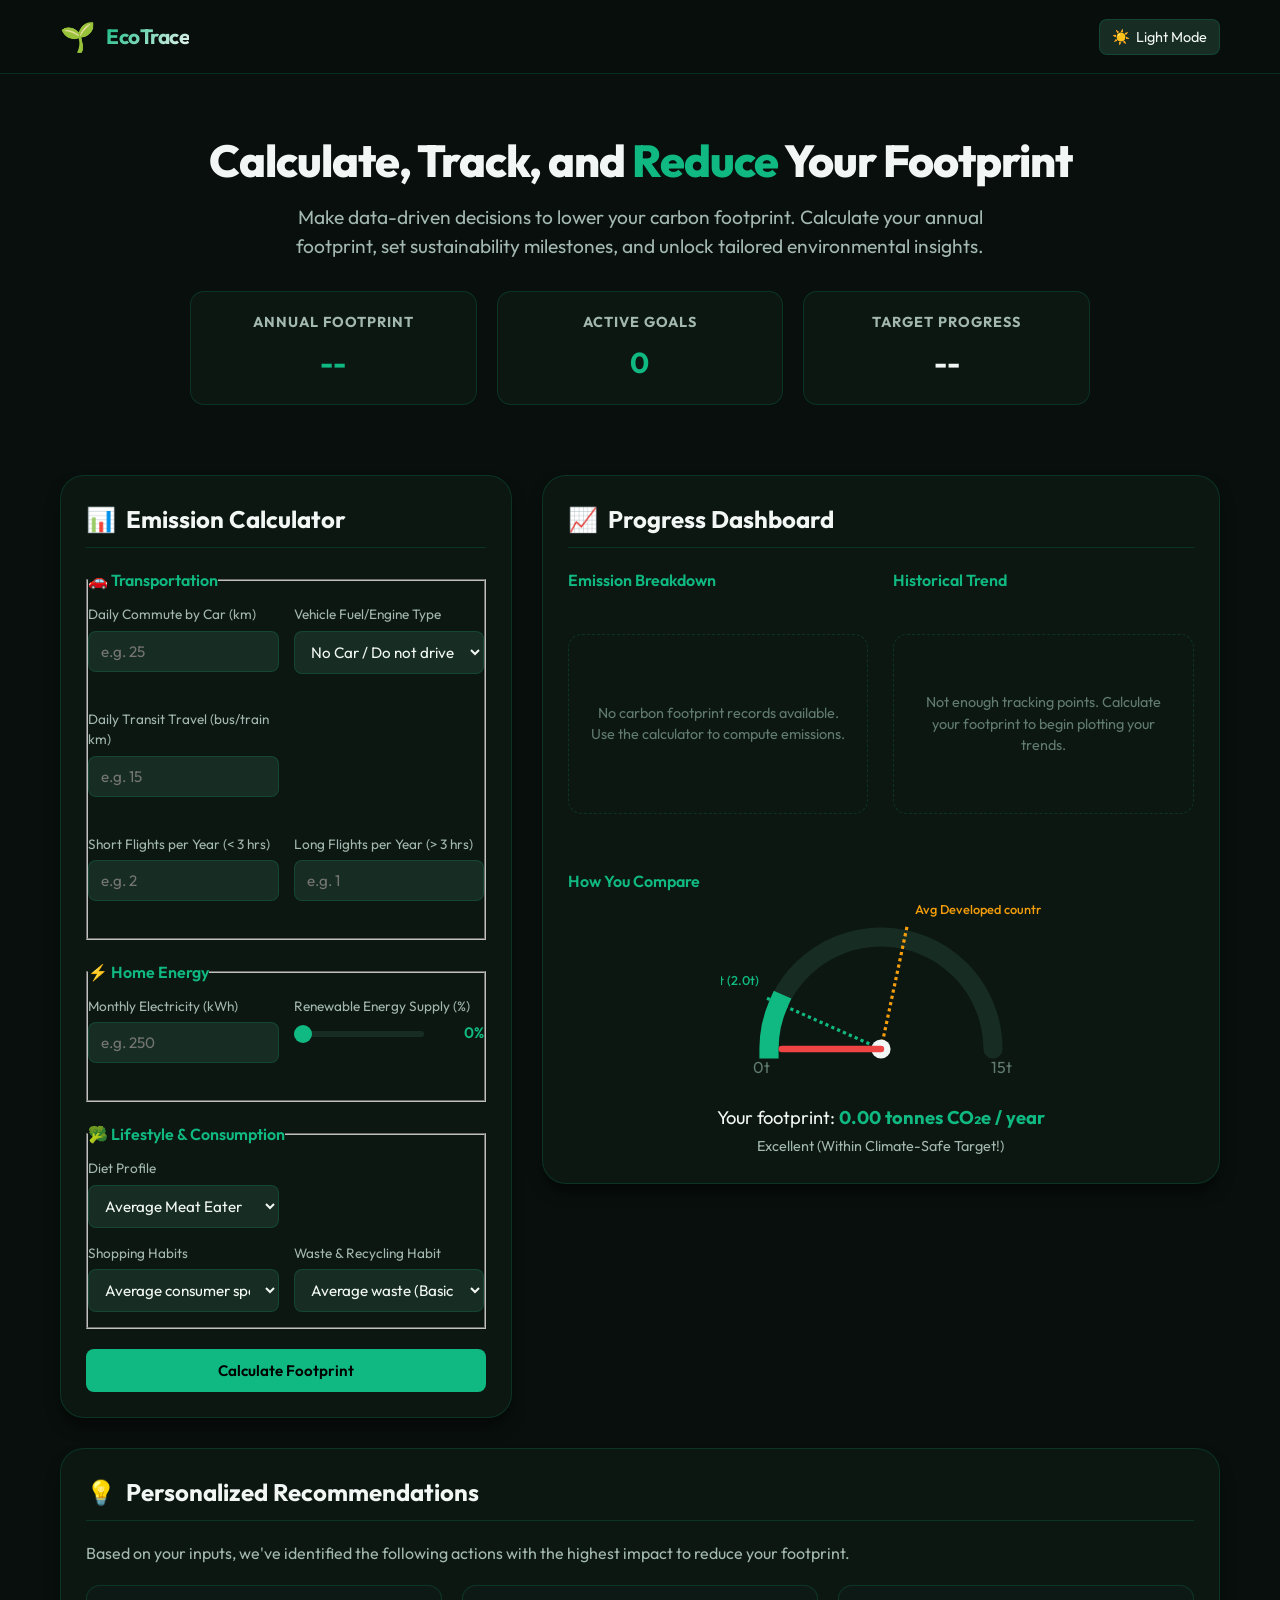
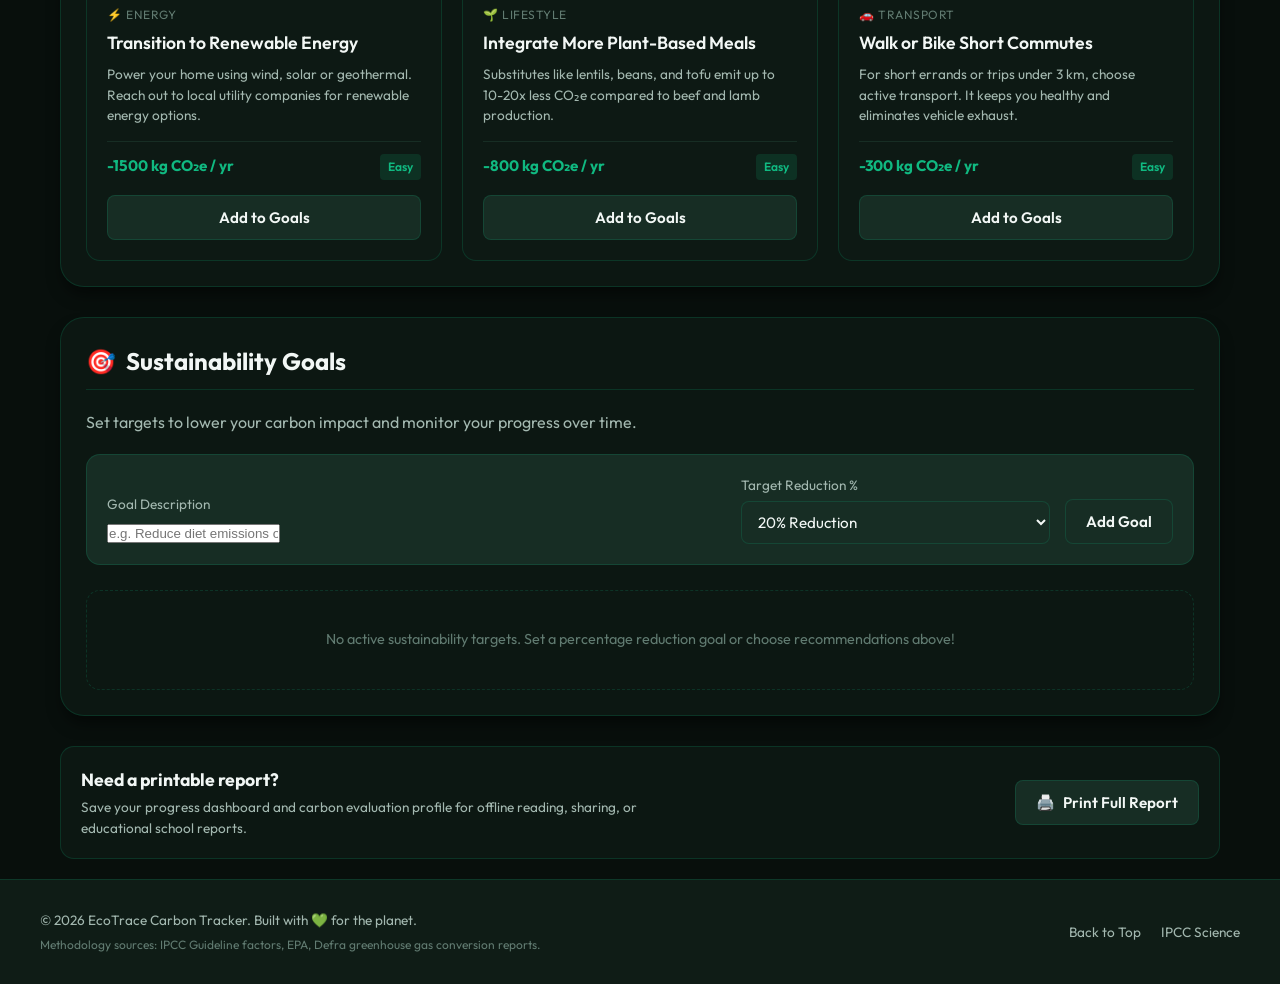
==== index.html @ 9a6c5753 "feat: initial commit of EcoTrace tracker with optimizations and docker configuration" ====
<!DOCTYPE html>
<html lang="en">
<head>
  <meta charset="UTF-8">
  <meta name="viewport" content="width=device-width, initial-scale=1.0">
  <meta name="description" content="Track your carbon footprint, set custom sustainability goals, and receive personalized recommendations to lower your environmental impact.">
  <title>Carbon Footprint Tracker - Monitor & Reduce Emissions</title>
  <link rel="preconnect" href="https://fonts.googleapis.com">
  <link rel="preconnect" href="https://fonts.gstatic.com" crossorigin>
  <link href="https://fonts.googleapis.com/css2?family=Outfit:wght@300;400;500;600;700&display=swap" rel="stylesheet">
  <link rel="stylesheet" href="css/styles.css">
</head>
<body>
  
  <a href="#main-content" class="skip-link">Skip to main content</a>

  <header>
    <div class="header-container">
      <div class="logo-section">
        <span class="logo-icon" aria-hidden="true">🌱</span>
        <span class="logo-text">EcoTrace</span>
      </div>
      <button id="theme-toggle" class="theme-toggle-btn" aria-label="Toggle theme">
        <span id="theme-icon" aria-hidden="true">☀️</span>
        <span id="theme-btn-text">Light Mode</span>
      </button>
    </div>
  </header>

  <main id="main-content">
    
    <!-- Hero Section -->
    <section class="hero-section">
      <h1 class="hero-title">Calculate, Track, and <span>Reduce</span> Your Footprint</h1>
      <p class="hero-subtitle">Make data-driven decisions to lower your carbon footprint. Calculate your annual footprint, set sustainability milestones, and unlock tailored environmental insights.</p>
      
      <div class="hero-summary-grid" role="region" aria-label="Footprint Summary Stats">
        <div class="summary-card">
          <h3>Annual Footprint</h3>
          <p id="summary-total" class="summary-val" aria-live="polite">--</p>
        </div>
        <div class="summary-card">
          <h3>Active Goals</h3>
          <p id="summary-goals" class="summary-val" aria-live="polite">--</p>
        </div>
        <div class="summary-card">
          <h3>Target Progress</h3>
          <p id="summary-reduction" class="summary-val" aria-live="polite">--</p>
        </div>
      </div>
    </section>

    <!-- App Main Layout Grid -->
    <div class="app-grid">
      
      <!-- Calculator Section -->
      <section class="panel" aria-labelledby="calc-title">
        <h2 id="calc-title" class="panel-title"><span>📊</span> Emission Calculator</h2>
        
        <form id="calculator-form" novalidate>
          
          <!-- Transportation Group -->
          <fieldset class="form-group">
            <legend class="form-group-title">🚗 Transportation</legend>
            
            <div class="form-row">
              <div>
                <label for="car-dist">Daily Commute by Car (km)</label>
                <input 
                  type="number" 
                  id="car-dist" 
                  name="carDist" 
                  min="0" 
                  max="1000" 
                  placeholder="e.g. 25"
                  aria-describedby="car-dist-help"
                  aria-errormessage="car-dist-error"
                >
                <span id="car-dist-help" class="sr-only">Enter daily mileage in kilometers. Numbers from 0 to 1000.</span>
                <span id="car-dist-error" class="error-message" aria-live="assertive"></span>
              </div>
              
              <div>
                <label for="vehicle-type">Vehicle Fuel/Engine Type</label>
                <select id="vehicle-type" name="vehicleType">
                  <option value="none">No Car / Do not drive</option>
                  <option value="petrol">Petrol / Gasoline</option>
                  <option value="diesel">Diesel</option>
                  <option value="hybrid">Hybrid</option>
                  <option value="electric">Electric (EV)</option>
                </select>
              </div>
            </div>

            <div class="form-row">
              <div>
                <label for="pub-dist">Daily Transit Travel (bus/train km)</label>
                <input 
                  type="number" 
                  id="pub-dist" 
                  name="pubDist" 
                  min="0" 
                  max="1000" 
                  placeholder="e.g. 15"
                  aria-describedby="pub-dist-help"
                  aria-errormessage="pub-dist-error"
                >
                <span id="pub-dist-help" class="sr-only">Enter daily public transit distance in kilometers, up to 1000.</span>
                <span id="pub-dist-error" class="error-message" aria-live="assertive"></span>
              </div>
            </div>

            <div class="form-row">
              <div>
                <label for="short-flights">Short Flights per Year (&lt; 3 hrs)</label>
                <input 
                  type="number" 
                  id="short-flights" 
                  name="shortFlights" 
                  min="0" 
                  max="100" 
                  placeholder="e.g. 2"
                  aria-describedby="short-flights-help"
                  aria-errormessage="short-flights-error"
                >
                <span id="short-flights-help" class="sr-only">Enter number of short flights per year, up to 100.</span>
                <span id="short-flights-error" class="error-message" aria-live="assertive"></span>
              </div>
              <div>
                <label for="long-flights">Long Flights per Year (&gt; 3 hrs)</label>
                <input 
                  type="number" 
                  id="long-flights" 
                  name="longFlights" 
                  min="0" 
                  max="100" 
                  placeholder="e.g. 1"
                  aria-describedby="long-flights-help"
                  aria-errormessage="long-flights-error"
                >
                <span id="long-flights-help" class="sr-only">Enter number of long flights per year, up to 100.</span>
                <span id="long-flights-error" class="error-message" aria-live="assertive"></span>
              </div>
            </div>
          </fieldset>

          <!-- Energy Group -->
          <fieldset class="form-group">
            <legend class="form-group-title">⚡ Home Energy</legend>
            
            <div class="form-row">
              <div>
                <label for="electricity">Monthly Electricity (kWh)</label>
                <input 
                  type="number" 
                  id="electricity" 
                  name="electricity" 
                  min="0" 
                  max="10000" 
                  placeholder="e.g. 250"
                  aria-describedby="electricity-help"
                  aria-errormessage="electricity-error"
                >
                <span id="electricity-help" class="sr-only">Enter monthly electricity consumption in kWh, up to 10000.</span>
                <span id="electricity-error" class="error-message" aria-live="assertive"></span>
              </div>
              <div>
                <label for="renew-pct">Renewable Energy Supply (%)</label>
                <div class="range-container">
                  <input 
                    type="range" 
                    id="renew-pct" 
                    name="renewPct" 
                    min="0" 
                    max="100" 
                    value="0"
                    aria-valuemin="0"
                    aria-valuemax="100"
                    aria-valuenow="0"
                  >
                  <span id="renew-pct-val" class="range-val" aria-live="polite">0%</span>
                </div>
              </div>
            </div>
          </fieldset>

          <!-- Lifestyle Group -->
          <fieldset class="form-group">
            <legend class="form-group-title">🥦 Lifestyle & Consumption</legend>
            
            <div class="form-row">
              <div>
                <label for="diet-type">Diet Profile</label>
                <select id="diet-type" name="dietType">
                  <option value="heavy-meat">Heavy Meat Eater</option>
                  <option value="average-meat" selected>Average Meat Eater</option>
                  <option value="flexitarian">Low Meat / Flexitarian</option>
                  <option value="vegetarian">Vegetarian</option>
                  <option value="vegan">Vegan</option>
                </select>
              </div>
            </div>

            <div class="form-row">
              <div>
                <label for="shopping-type">Shopping Habits</label>
                <select id="shopping-type" name="shoppingType">
                  <option value="low">Minimalist / Essential shopping</option>
                  <option value="medium" selected>Average consumer spending</option>
                  <option value="high">High shopper / Brand enthusiast</option>
                </select>
              </div>
              <div>
                <label for="waste-type">Waste & Recycling Habit</label>
                <select id="waste-type" name="wasteType">
                  <option value="low">Low waste (Strict recycling & composting)</option>
                  <option value="medium" selected>Average waste (Basic recycling)</option>
                  <option value="high">High waste (Minimal recycling)</option>
                </select>
              </div>
            </div>
          </fieldset>

          <button type="submit" class="btn btn-primary btn-block">Calculate Footprint</button>
        </form>
      </section>

      <!-- Dashboard Section -->
      <section class="panel" aria-labelledby="dashboard-title">
        <h2 id="dashboard-title" class="panel-title"><span>📈</span> Progress Dashboard</h2>
        
        <div class="dashboard-grid">
          
          <!-- Donut Breakdown -->
          <div class="panel-sub" role="region" aria-label="Category Emission Breakdown">
            <h3 class="form-group-title">Emission Breakdown</h3>
            <div id="donut-chart-container"></div>
          </div>
          
          <!-- History Trends -->
          <div class="panel-sub" role="region" aria-label="Historical Tracking Trends">
            <h3 class="form-group-title">Historical Trend</h3>
            <div id="line-chart-container"></div>
          </div>
          
          <!-- Comparison Gauge -->
          <div class="gauge-panel" role="region" aria-label="Comparison to Average Baseline">
            <h3 class="form-group-title">How You Compare</h3>
            <div id="gauge-container"></div>
          </div>
          
        </div>
      </section>
      
    </div>

    <!-- Recommendations Section -->
    <section class="panel" style="margin-top: 30px;" aria-labelledby="recs-title">
      <h2 id="recs-title" class="panel-title"><span>💡</span> Personalized Recommendations</h2>
      <p style="color: var(--text-secondary); margin-bottom: 20px;">Based on your inputs, we've identified the following actions with the highest impact to reduce your footprint.</p>
      
      <div id="recommendations-container" class="recommendations-grid">
        <!-- Dyn. populated cards -->
      </div>
    </section>

    <!-- Goals Tracker Section -->
    <section class="panel" style="margin-top: 30px;" aria-labelledby="goals-title">
      <h2 id="goals-title" class="panel-title"><span>🎯</span> Sustainability Goals</h2>
      <p style="color: var(--text-secondary); margin-bottom: 20px;">Set targets to lower your carbon impact and monitor your progress over time.</p>
      
      <div class="goals-wrapper">
        <form id="add-goal-form" class="add-goal-form" novalidate>
          <div>
            <label for="goal-title-input">Goal Description</label>
            <input 
              type="text" 
              id="goal-title-input" 
              placeholder="e.g. Reduce diet emissions or ride transit" 
              required
              maxlength="100"
            >
          </div>
          <div>
            <label for="goal-reduction-input">Target Reduction %</label>
            <select id="goal-reduction-input">
              <option value="10">10% Reduction</option>
              <option value="20" selected>20% Reduction</option>
              <option value="30">30% Reduction</option>
              <option value="50">50% Reduction</option>
            </select>
          </div>
          <button type="submit" class="btn btn-secondary">Add Goal</button>
        </form>

        <div id="goals-list" class="goals-list" role="region" aria-label="Active Sustainability Goals List">
          <!-- Dyn. populated list -->
        </div>
      </div>
    </section>

    <!-- Report Box -->
    <section class="report-action-panel" role="region" aria-label="Footprint Report actions">
      <div class="report-text">
        <h4>Need a printable report?</h4>
        <p>Save your progress dashboard and carbon evaluation profile for offline reading, sharing, or educational school reports.</p>
      </div>
      <button id="print-report-btn" class="btn btn-secondary">
        <span>🖨️</span> Print Full Report
      </button>
    </section>

  </main>

  <footer>
    <div class="footer-container">
      <div>
        <p>&copy; 2026 EcoTrace Carbon Tracker. Built with 💚 for the planet.</p>
        <p style="font-size: 0.75rem; margin-top: 5px; color: var(--text-muted);">Methodology sources: IPCC Guideline factors, EPA, Defra greenhouse gas conversion reports.</p>
      </div>
      <div class="footer-links">
        <a href="#main-content">Back to Top</a>
        <a href="https://www.ipcc.ch/" target="_blank" rel="noopener noreferrer">IPCC Science</a>
      </div>
    </div>
  </footer>

  <div id="toast-container" class="toast-container" aria-live="assertive" aria-atomic="true"></div>

  <!-- App logic scripts -->
  <script src="js/storage.js"></script>
  <script src="js/calculator.js"></script>
  <script src="js/insights.js"></script>
  <script src="js/charts.js"></script>
  <script src="js/app.js"></script>
</body>
</html>
---- css/styles.css ----
/**
 * @fileoverview Stylesheet containing design tokens, glassmorphism UI rules, utility classes, and print layout styles.
 */



:root {
  /* Color Palette (Obsidian & Emerald) */
  --bg-primary: #080f0c;
  --bg-secondary: #0f1c16;
  --bg-tertiary: #172d24;
  --bg-card: rgba(15, 28, 22, 0.7);
  
  --text-primary: #f2f7f5;
  --text-secondary: #a3b8b0;
  --text-muted: #617b71;
  
  --accent-primary: #10b981;
  --accent-secondary: #059669;
  --accent-glow: rgba(16, 185, 129, 0.25);
  
  --accent-warning: #f59e0b;
  --accent-danger: #ef4444;
  --accent-info: #3b82f6;

  /* Borders & Shadows */
  --border-color: rgba(16, 185, 129, 0.18);
  --border-focus: #10b981;
  --border-radius-sm: 8px;
  --border-radius-md: 14px;
  --border-radius-lg: 24px;
  
  --shadow-sm: 0 4px 6px rgba(0, 0, 0, 0.3);
  --shadow-md: 0 10px 15px -3px rgba(0, 0, 0, 0.5);
  --shadow-lg: 0 20px 25px -5px rgba(0, 0, 0, 0.6);
  --shadow-glow: 0 0 20px rgba(16, 185, 129, 0.2);

  /* Typography */
  --font-family: 'Outfit', -apple-system, BlinkMacSystemFont, 'Segoe UI', Roboto, sans-serif;
  --transition-fast: 0.15s cubic-bezier(0.4, 0, 0.2, 1);
  --transition-normal: 0.25s cubic-bezier(0.4, 0, 0.2, 1);
}

/* Light Theme Variables Toggle */
[data-theme="light"] {
  --bg-primary: #f4f7f5;
  --bg-secondary: #ffffff;
  --bg-tertiary: #e6ede9;
  --bg-card: rgba(255, 255, 255, 0.85);
  
  --text-primary: #1c2e27;
  --text-secondary: #4d665d;
  --text-muted: #546e63;
  
  --accent-primary: #059669;
  --accent-secondary: #047857;
  --accent-glow: rgba(5, 150, 105, 0.15);
  
  --border-color: rgba(5, 150, 105, 0.22);
  --shadow-sm: 0 2px 4px rgba(0,0,0,0.05);
  --shadow-md: 0 8px 16px rgba(0,0,0,0.08);
  --shadow-lg: 0 16px 24px rgba(0,0,0,0.12);
  --shadow-glow: 0 0 15px rgba(5, 150, 105, 0.1);
}

/* Reset & Core Styles */
*, *::before, *::after {
  box-sizing: border-box;
  margin: 0;
  padding: 0;
}

html {
  font-family: var(--font-family);
  background-color: var(--bg-primary);
  color: var(--text-primary);
  scroll-behavior: smooth;
  line-height: 1.5;
  -webkit-font-smoothing: antialiased;
}

body {
  min-height: 100vh;
  display: flex;
  flex-direction: column;
}

/* Accessibility Core */
.skip-link {
  position: absolute;
  top: -100px;
  left: 20px;
  background: var(--accent-primary);
  color: #000;
  padding: 10px 20px;
  border-radius: var(--border-radius-sm);
  z-index: 100;
  text-decoration: none;
  font-weight: 600;
  transition: top var(--transition-fast);
}

.skip-link:focus {
  top: 20px;
}

.sr-only {
  position: absolute;
  width: 1px;
  height: 1px;
  padding: 0;
  margin: -1px;
  overflow: hidden;
  clip: rect(0, 0, 0, 0);
  border: 0;
}

:focus-visible {
  outline: 3px solid var(--accent-primary);
  outline-offset: 3px;
}

/* Layout Elements */
header {
  border-bottom: 1px solid var(--border-color);
  backdrop-filter: blur(12px);
  position: sticky;
  top: 0;
  z-index: 50;
  background: rgba(8, 15, 12, 0.85);
  transition: background var(--transition-normal);
}

[data-theme="light"] header {
  background: rgba(244, 247, 245, 0.85);
}

.header-container {
  max-width: 1200px;
  margin: 0 auto;
  padding: 15px 20px;
  display: flex;
  justify-content: space-between;
  align-items: center;
}

.logo-section {
  display: flex;
  align-items: center;
  gap: 10px;
}

.logo-icon {
  font-size: 1.8rem;
}

.logo-text {
  font-size: 1.3rem;
  font-weight: 700;
  letter-spacing: -0.5px;
  background: linear-gradient(135deg, var(--accent-primary), var(--text-primary));
  -webkit-background-clip: text;
  -webkit-text-fill-color: transparent;
}

.theme-toggle-btn {
  background: var(--bg-tertiary);
  border: 1px solid var(--border-color);
  color: var(--text-primary);
  padding: 8px 12px;
  border-radius: var(--border-radius-sm);
  cursor: pointer;
  display: flex;
  align-items: center;
  gap: 6px;
  font-family: inherit;
  font-size: 0.9rem;
  transition: all var(--transition-fast);
}

.theme-toggle-btn:hover {
  background: var(--accent-primary);
  color: #000;
  box-shadow: var(--shadow-glow);
}

/* Main Container Grid */
main {
  max-width: 1200px;
  width: 100%;
  margin: 0 auto;
  padding: 20px;
  flex: 1;
}

/* Hero Section */
.hero-section {
  text-align: center;
  padding: 40px 20px;
  margin-bottom: 30px;
}

.hero-title {
  font-size: 2.8rem;
  font-weight: 800;
  line-height: 1.2;
  margin-bottom: 15px;
  letter-spacing: -1px;
}

.hero-title span {
  color: var(--accent-primary);
}

.hero-subtitle {
  font-size: 1.2rem;
  color: var(--text-secondary);
  max-width: 700px;
  margin: 0 auto 30px auto;
}

.hero-summary-grid {
  display: grid;
  grid-template-columns: repeat(auto-fit, minmax(220px, 1fr));
  gap: 20px;
  max-width: 900px;
  margin: 0 auto;
}

.summary-card {
  background: var(--bg-card);
  backdrop-filter: blur(8px);
  border: 1px solid var(--border-color);
  padding: 20px;
  border-radius: var(--border-radius-md);
  text-align: center;
  transition: transform var(--transition-fast), border-color var(--transition-fast);
}

.summary-card:hover {
  transform: translateY(-4px);
  border-color: var(--accent-primary);
}

.summary-card h3 {
  font-size: 0.9rem;
  color: var(--text-secondary);
  text-transform: uppercase;
  letter-spacing: 1px;
  margin-bottom: 8px;
}

.summary-val {
  font-size: 1.8rem;
  font-weight: 700;
  color: var(--accent-primary);
}

/* Two Column Calculator / Dashboard Layout */
.app-grid {
  display: grid;
  grid-template-columns: 1fr;
  gap: 30px;
}

@media (min-width: 992px) {
  .app-grid {
    grid-template-columns: 1.2fr 1.8fr;
  }
}

/* Panels Styling */
.panel {
  background: var(--bg-card);
  backdrop-filter: blur(12px);
  border: 1px solid var(--border-color);
  border-radius: var(--border-radius-lg);
  padding: 25px;
  box-shadow: var(--shadow-md);
  height: fit-content;
}

.panel-title {
  font-size: 1.5rem;
  font-weight: 700;
  margin-bottom: 20px;
  display: flex;
  align-items: center;
  gap: 10px;
  border-bottom: 1px solid var(--border-color);
  padding-bottom: 10px;
}

/* Forms and Calculator */
.form-group {
  margin-bottom: 20px;
}

.form-group-title {
  font-size: 1rem;
  font-weight: 600;
  color: var(--accent-primary);
  margin-bottom: 12px;
  display: flex;
  align-items: center;
  gap: 8px;
}

.form-row {
  display: grid;
  grid-template-columns: 1fr;
  gap: 15px;
  margin-bottom: 15px;
}

@media (min-width: 576px) {
  .form-row {
    grid-template-columns: 1fr 1fr;
  }
}

label {
  display: block;
  font-size: 0.85rem;
  color: var(--text-secondary);
  margin-bottom: 6px;
}

input[type="number"], select {
  width: 100%;
  background: var(--bg-tertiary);
  border: 1px solid var(--border-color);
  color: var(--text-primary);
  padding: 10px 12px;
  border-radius: var(--border-radius-sm);
  font-family: inherit;
  font-size: 0.95rem;
  transition: border-color var(--transition-fast), box-shadow var(--transition-fast);
}

input[type="number"]:focus, select:focus {
  outline: none;
  border-color: var(--border-focus);
  box-shadow: 0 0 0 2px var(--accent-glow);
}

/* Range Slider */
.range-container {
  display: flex;
  align-items: center;
  gap: 15px;
}

input[type="range"] {
  flex: 1;
  -webkit-appearance: none;
  appearance: none;
  height: 6px;
  background: var(--bg-tertiary);
  border-radius: 3px;
  outline: none;
}

input[type="range"]::-webkit-slider-thumb {
  -webkit-appearance: none;
  appearance: none;
  width: 18px;
  height: 18px;
  border-radius: 50%;
  background: var(--accent-primary);
  cursor: pointer;
  transition: transform var(--transition-fast);
}

input[type="range"]::-webkit-slider-thumb:hover {
  transform: scale(1.2);
}

.range-val {
  min-width: 45px;
  text-align: right;
  font-weight: 600;
  font-size: 0.95rem;
  color: var(--accent-primary);
}

/* Buttons */
.btn {
  display: inline-flex;
  align-items: center;
  justify-content: center;
  gap: 8px;
  padding: 12px 20px;
  border-radius: var(--border-radius-sm);
  font-family: inherit;
  font-size: 0.95rem;
  font-weight: 600;
  cursor: pointer;
  transition: all var(--transition-fast);
  border: none;
}

.btn-primary {
  background: var(--accent-primary);
  color: #000;
}

.btn-primary:hover {
  background: var(--accent-secondary);
  box-shadow: var(--shadow-glow);
}

.btn-secondary {
  background: var(--bg-tertiary);
  border: 1px solid var(--border-color);
  color: var(--text-primary);
}

.btn-secondary:hover {
  background: var(--bg-secondary);
  border-color: var(--accent-primary);
}

.btn-block {
  width: 100%;
}

/* Dashboard UI Layout */
.dashboard-grid {
  display: grid;
  grid-template-columns: 1fr;
  gap: 25px;
}

@media (min-width: 768px) {
  .dashboard-grid {
    grid-template-columns: 1fr 1fr;
  }
  .gauge-panel {
    grid-column: span 2;
  }
}

/* SVG Chart Elements Styling */
.donut-chart-wrapper {
  position: relative;
  display: flex;
  flex-direction: column;
  align-items: center;
  gap: 20px;
}

.donut-svg {
  width: 180px;
  height: 180px;
}

.donut-segment {
  cursor: pointer;
  transition: stroke-width var(--transition-fast);
}

.donut-segment:hover, .donut-segment:focus {
  stroke-width: 18px;
  outline: none;
}

.donut-total {
  font-weight: 700;
  fill: var(--text-primary);
  font-size: 12px;
}

.donut-label {
  fill: var(--text-secondary);
  font-size: 6px;
  font-weight: 400;
  text-transform: uppercase;
  letter-spacing: 0.5px;
}

.donut-legend {
  display: flex;
  flex-direction: column;
  gap: 8px;
  width: 100%;
}

.legend-item {
  display: flex;
  align-items: center;
  font-size: 0.85rem;
  padding: 6px 10px;
  border-radius: var(--border-radius-sm);
  background: rgba(255, 255, 255, 0.02);
  border: 1px solid transparent;
  transition: background var(--transition-fast);
}

.legend-item:hover, .legend-item:focus {
  background: var(--bg-tertiary);
  border-color: var(--border-color);
  outline: none;
}

.legend-dot {
  width: 10px;
  height: 10px;
  border-radius: 50%;
  margin-right: 8px;
  display: inline-block;
}

.legend-value {
  margin-left: auto;
  color: var(--text-primary);
}

/* Line Chart Trend Style */
.line-chart-wrapper {
  position: relative;
  width: 100%;
}

.line-svg {
  width: 100%;
  height: auto;
  overflow: visible;
}

.axis-text {
  fill: var(--text-muted);
  font-size: 10px;
  font-family: inherit;
}

.axis-label-x {
  font-size: 9px;
}

.line-point {
  cursor: pointer;
  transition: r var(--transition-fast), fill var(--transition-fast);
}

.line-point:hover, .line-point:focus {
  r: 8;
  fill: var(--text-primary);
  outline: none;
}

/* Tooltip Layout */
.chart-tooltip {
  position: absolute;
  background: var(--bg-secondary);
  border: 1px solid var(--accent-primary);
  color: var(--text-primary);
  padding: 6px 12px;
  border-radius: var(--border-radius-sm);
  font-size: 0.8rem;
  pointer-events: none;
  box-shadow: var(--shadow-md);
  z-index: 10;
  white-space: nowrap;
}

/* Comparison Gauge style */
.gauge-chart-wrapper {
  display: flex;
  flex-direction: column;
  align-items: center;
  text-align: center;
}

.gauge-svg {
  width: 320px;
  height: auto;
  max-width: 100%;
}

.gauge-needle {
  transform-origin: 100px 90px;
  transition: transform var(--transition-normal);
}

.gauge-label-text {
  font-size: 8px;
  font-family: inherit;
  font-weight: 500;
}

.color-target {
  fill: var(--accent-primary);
  color: var(--accent-primary);
}

.color-avg {
  fill: var(--accent-warning);
  color: var(--accent-warning);
}

.color-warn {
  color: var(--accent-danger);
}

.gauge-info-box {
  margin-top: 15px;
}

.gauge-current-val {
  font-size: 1.15rem;
  margin-bottom: 4px;
}

.gauge-status-desc {
  font-size: 0.9rem;
  color: var(--text-secondary);
}

/* Recommendation Cards styling */
.recommendations-grid {
  display: grid;
  grid-template-columns: repeat(auto-fill, minmax(280px, 1fr));
  gap: 20px;
  margin-top: 20px;
}

.rec-card {
  background: var(--bg-card);
  border: 1px solid var(--border-color);
  border-radius: var(--border-radius-md);
  padding: 20px;
  display: flex;
  flex-direction: column;
  justify-content: space-between;
  transition: transform var(--transition-fast), border-color var(--transition-fast);
}

.rec-card:hover {
  transform: translateY(-4px);
  border-color: var(--accent-primary);
}

.rec-category {
  font-size: 0.75rem;
  text-transform: uppercase;
  letter-spacing: 0.5px;
  color: var(--text-muted);
  margin-bottom: 6px;
  display: flex;
  align-items: center;
  gap: 5px;
}

.rec-title {
  font-size: 1.1rem;
  font-weight: 600;
  margin-bottom: 8px;
  color: var(--text-primary);
}

.rec-desc {
  font-size: 0.85rem;
  color: var(--text-secondary);
  margin-bottom: 15px;
  flex: 1;
}

.rec-meta {
  display: flex;
  justify-content: space-between;
  align-items: center;
  border-top: 1px solid var(--bg-tertiary);
  padding-top: 12px;
  margin-bottom: 15px;
}

.rec-savings {
  font-size: 0.95rem;
  font-weight: 700;
  color: var(--accent-primary);
}

.badge {
  font-size: 0.75rem;
  padding: 4px 8px;
  border-radius: 4px;
  font-weight: 600;
}

.badge-easy { background: rgba(16, 185, 129, 0.15); color: var(--accent-primary); }
.badge-medium { background: rgba(245, 158, 11, 0.15); color: var(--accent-warning); }
.badge-hard { background: rgba(239, 68, 68, 0.15); color: var(--accent-danger); }

/* Goals Tracker layout */
.goals-wrapper {
  margin-top: 20px;
}

.add-goal-form {
  display: grid;
  grid-template-columns: 1fr;
  gap: 15px;
  background: var(--bg-tertiary);
  padding: 20px;
  border-radius: var(--border-radius-md);
  margin-bottom: 25px;
  border: 1px solid var(--border-color);
}

@media (min-width: 768px) {
  .add-goal-form {
    grid-template-columns: 2fr 1fr auto;
    align-items: flex-end;
  }
}

.goals-list {
  display: flex;
  flex-direction: column;
  gap: 15px;
}

.goal-card {
  background: var(--bg-card);
  border: 1px solid var(--border-color);
  border-radius: var(--border-radius-md);
  padding: 15px 20px;
  display: flex;
  flex-direction: column;
  gap: 10px;
  transition: border-color var(--transition-fast);
}

.goal-card.completed {
  border-color: rgba(16, 185, 129, 0.4);
  background: rgba(16, 185, 129, 0.02);
}

.goal-header {
  display: flex;
  justify-content: space-between;
  align-items: center;
}

.goal-checkbox-container {
  display: flex;
  align-items: center;
  gap: 12px;
  cursor: pointer;
}

.goal-checkbox {
  width: 18px;
  height: 18px;
  accent-color: var(--accent-primary);
  cursor: pointer;
}

.goal-title {
  font-size: 1rem;
  font-weight: 600;
}

.goal-card.completed .goal-title {
  text-decoration: line-through;
  color: var(--text-muted);
}

.goal-delete-btn {
  background: transparent;
  border: none;
  color: var(--text-muted);
  cursor: pointer;
  font-size: 1.1rem;
  transition: color var(--transition-fast);
  padding: 4px;
}

.goal-delete-btn:hover {
  color: var(--accent-danger);
}

.goal-progress-bar-container {
  height: 8px;
  background: var(--bg-tertiary);
  border-radius: 4px;
  overflow: hidden;
  position: relative;
}

.goal-progress-bar {
  height: 100%;
  background: var(--accent-primary);
  width: 0%;
  transition: width var(--transition-normal);
}

.goal-progress-stats {
  display: flex;
  justify-content: space-between;
  font-size: 0.8rem;
  color: var(--text-secondary);
}

/* Empty Chart Styles */
.empty-chart {
  display: flex;
  align-items: center;
  justify-content: center;
  height: 180px;
  text-align: center;
  color: var(--text-muted);
  border: 1px dashed var(--border-color);
  border-radius: var(--border-radius-md);
  padding: 20px;
  font-size: 0.9rem;
}

/* Footer layout */
footer {
  margin-top: auto;
  border-top: 1px solid var(--border-color);
  padding: 30px 20px;
  background: var(--bg-secondary);
  font-size: 0.85rem;
  color: var(--text-secondary);
  transition: background var(--transition-normal);
}

.footer-container {
  max-width: 1200px;
  margin: 0 auto;
  display: flex;
  flex-direction: column;
  gap: 15px;
  align-items: center;
  text-align: center;
}

@media (min-width: 768px) {
  .footer-container {
    flex-direction: row;
    justify-content: space-between;
    text-align: left;
  }
}

.footer-links {
  display: flex;
  gap: 20px;
}

.footer-links a {
  color: var(--text-secondary);
  text-decoration: none;
  transition: color var(--transition-fast);
}

.footer-links a:hover {
  color: var(--accent-primary);
}

/* Report Action Box */
.report-action-panel {
  display: flex;
  justify-content: space-between;
  align-items: center;
  flex-wrap: wrap;
  gap: 15px;
  background: var(--bg-card);
  border: 1px solid var(--border-color);
  border-radius: var(--border-radius-md);
  padding: 20px;
  margin-top: 30px;
}

.report-text {
  max-width: 600px;
}

.report-text h4 {
  font-size: 1.1rem;
  margin-bottom: 4px;
}

.report-text p {
  font-size: 0.85rem;
  color: var(--text-secondary);
}

/* Print Specific Rules */
@media print {
  body {
    background: #fff !important;
    color: #000 !important;
  }

  header, footer, .theme-toggle-btn, .btn, .add-goal-form, .goal-delete-btn, .skip-link {
    display: none !important;
  }

  main {
    max-width: 100% !important;
    padding: 0 !important;
  }

  .panel {
    background: transparent !important;
    border: none !important;
    box-shadow: none !important;
    page-break-inside: avoid;
    padding: 10px 0 !important;
  }

  .app-grid {
    grid-template-columns: 1fr !important;
  }

  .donut-segment, .line-point {
    stroke-width: 15px !important;
  }

  .donut-legend {
    display: block !important;
  }

  .legend-item {
    background: transparent !important;
    border: none !important;
    page-break-inside: avoid;
  }

  .line-svg {
    border: 1px solid #ccc !important;
  }
}

/* Reserved heights for charts to prevent layout shift (CLS) */
#donut-chart-container, #line-chart-container, #gauge-container {
  min-height: 240px;
  display: flex;
  align-items: center;
  justify-content: center;
}

/* Field Validation Error Messages */
.error-message {
  color: var(--accent-danger);
  font-size: 0.8rem;
  margin-top: 4px;
  display: block;
  min-height: 18px;
}

/* Custom Notification Toast System */
.toast-container {
  position: fixed;
  bottom: 24px;
  right: 24px;
  z-index: 1000;
  display: flex;
  flex-direction: column;
  gap: 10px;
  max-width: 350px;
  width: calc(100% - 48px);
}

.toast {
  background: var(--bg-secondary);
  border: 1px solid var(--accent-primary);
  color: var(--text-primary);
  padding: 14px 18px;
  border-radius: var(--border-radius-sm);
  box-shadow: var(--shadow-lg);
  font-size: 0.9rem;
  font-weight: 500;
  display: flex;
  align-items: center;
  justify-content: space-between;
  animation: toastSlideIn 0.3s cubic-bezier(0.4, 0, 0.2, 1);
  transition: opacity 0.3s ease;
}

.toast.success {
  border-left: 6px solid var(--accent-primary);
}

.toast.error {
  border-left: 6px solid var(--accent-danger);
  border-color: var(--accent-danger);
}

.toast.info {
  border-left: 6px solid var(--accent-info);
  border-color: var(--accent-info);
}

.toast-close-btn {
  background: transparent;
  border: none;
  color: var(--text-muted);
  cursor: pointer;
  font-size: 1.1rem;
  margin-left: 10px;
}

.toast-close-btn:hover {
  color: var(--text-primary);
}

@keyframes toastSlideIn {
  from { transform: translateX(120%); opacity: 0; }
  to { transform: translateX(0); opacity: 1; }
}
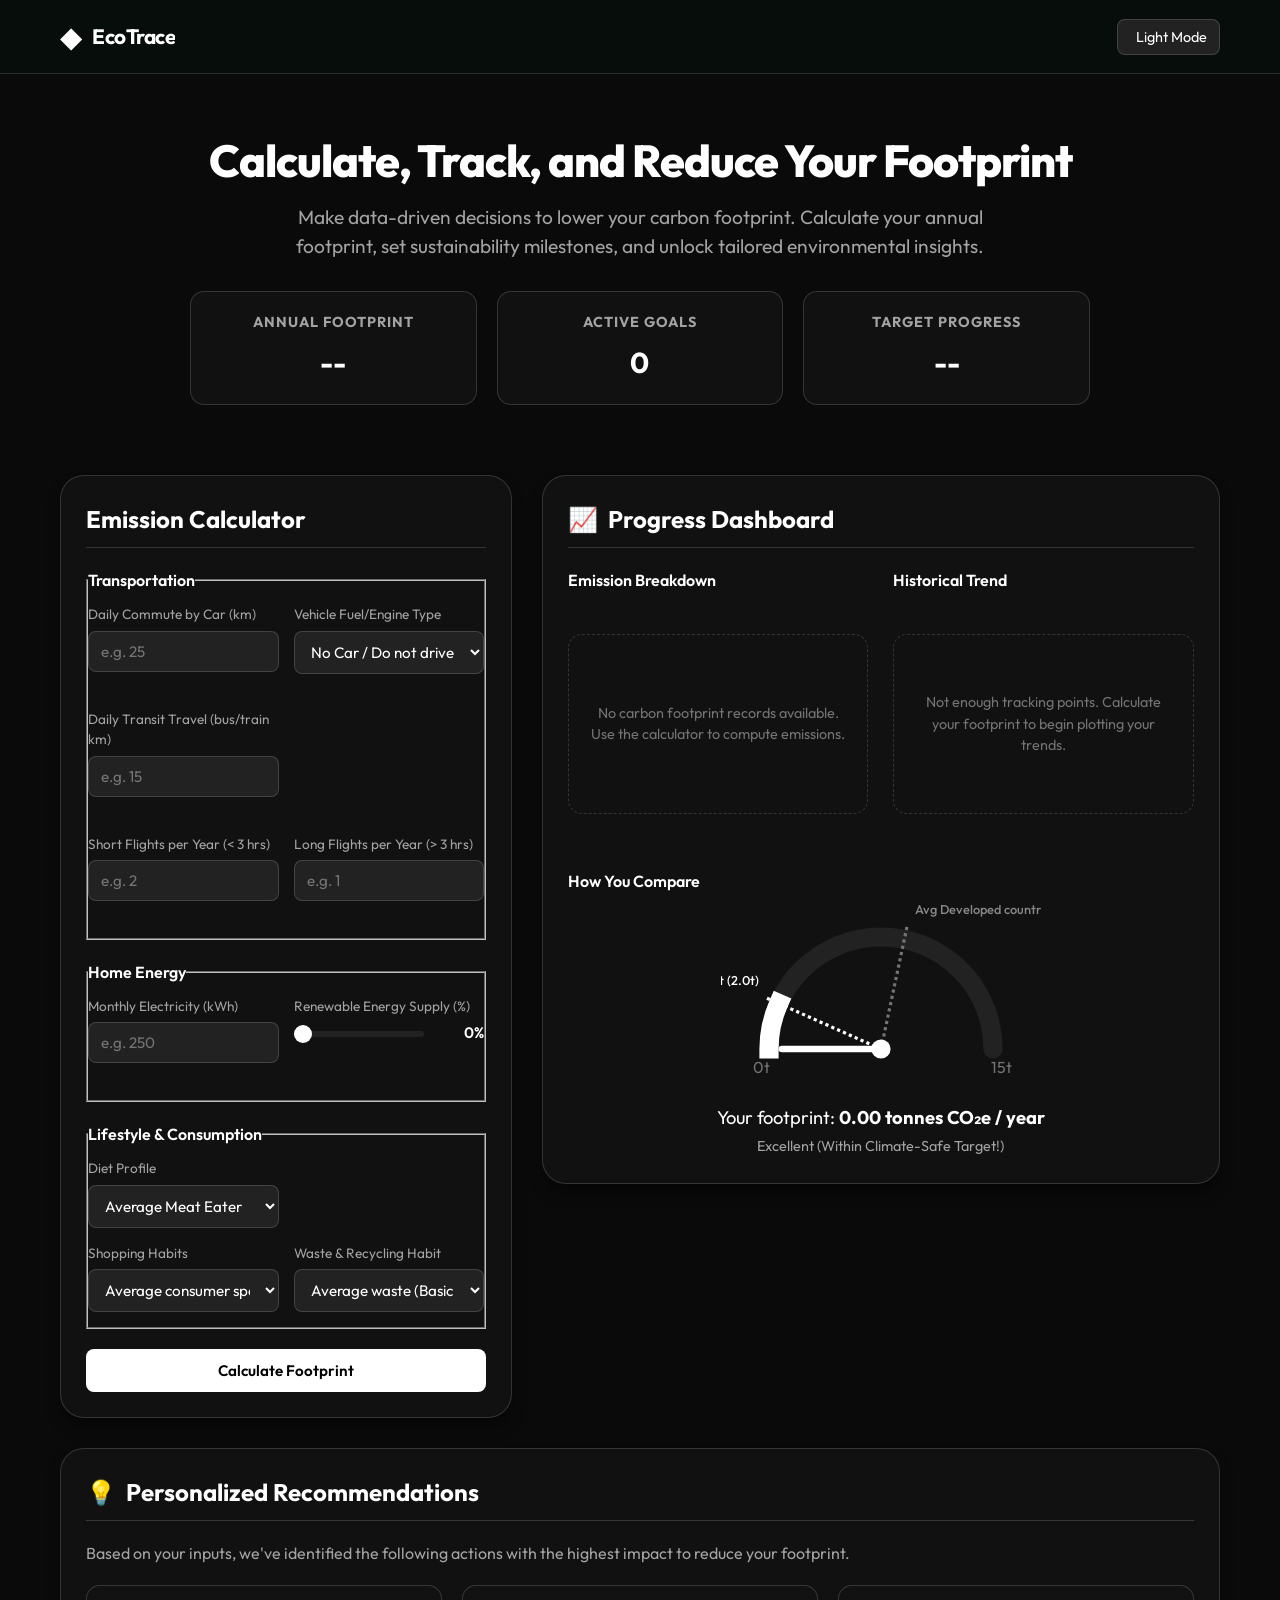
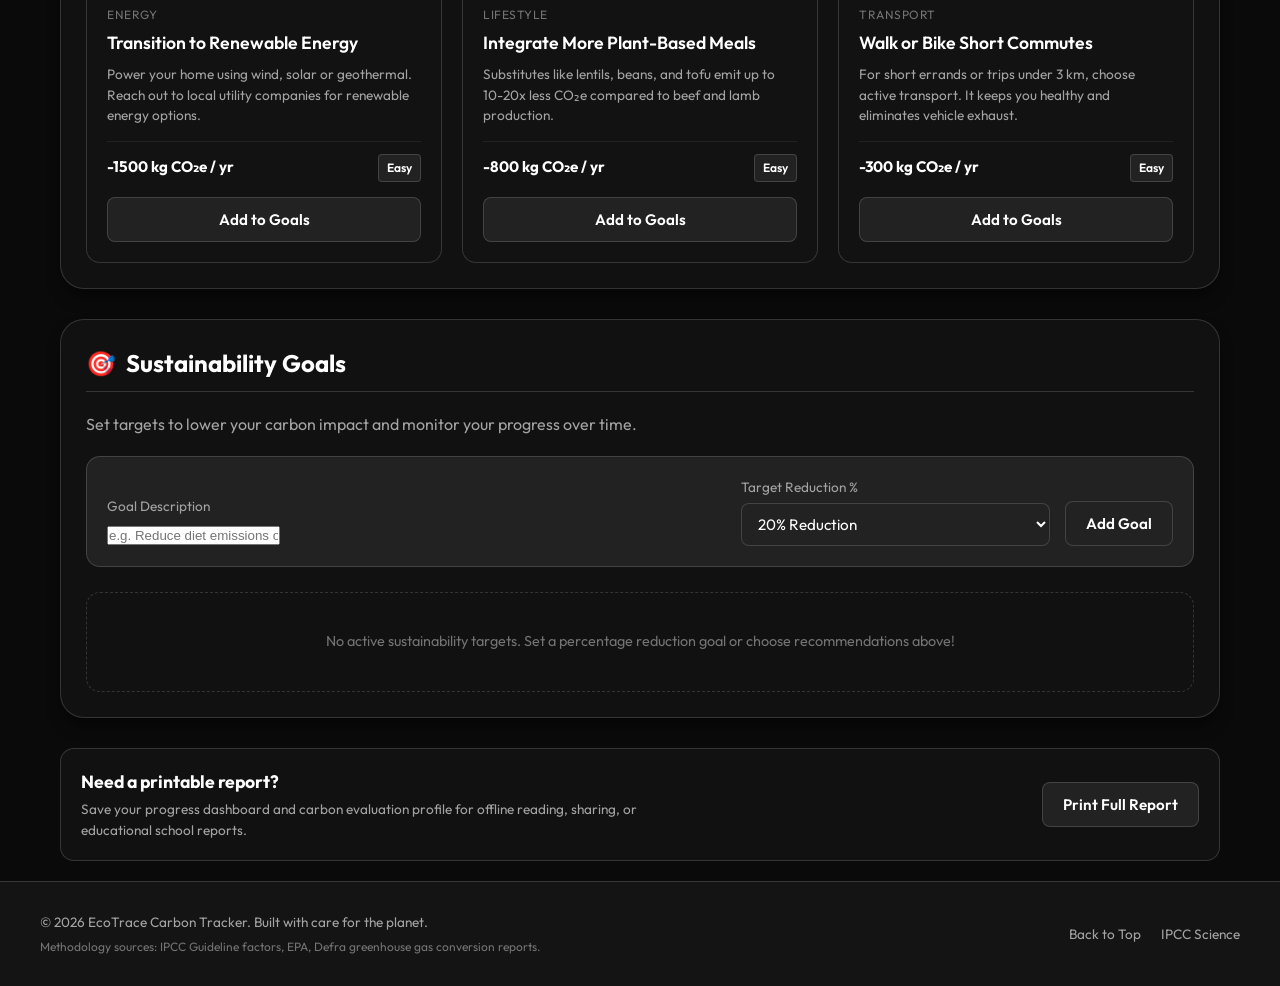
==== commit ab4ad5ad: "small changes" ====
--- a/index.html
+++ b/index.html
@@ -17,11 +17,11 @@
   <header>
     <div class="header-container">
       <div class="logo-section">
-        <span class="logo-icon" aria-hidden="true">🌱</span>
+        <span class="logo-icon" aria-hidden="true">&#9670;</span>
         <span class="logo-text">EcoTrace</span>
       </div>
       <button id="theme-toggle" class="theme-toggle-btn" aria-label="Toggle theme">
-        <span id="theme-icon" aria-hidden="true">☀️</span>
+        <span id="theme-icon" aria-hidden="true"></span>
         <span id="theme-btn-text">Light Mode</span>
       </button>
     </div>
@@ -55,13 +55,13 @@
       
       <!-- Calculator Section -->
       <section class="panel" aria-labelledby="calc-title">
-        <h2 id="calc-title" class="panel-title"><span>📊</span> Emission Calculator</h2>
+        <h2 id="calc-title" class="panel-title">Emission Calculator</h2>
         
         <form id="calculator-form" novalidate>
           
           <!-- Transportation Group -->
           <fieldset class="form-group">
-            <legend class="form-group-title">🚗 Transportation</legend>
+            <legend class="form-group-title">Transportation</legend>
             
             <div class="form-row">
               <div>
@@ -146,7 +146,7 @@
 
           <!-- Energy Group -->
           <fieldset class="form-group">
-            <legend class="form-group-title">⚡ Home Energy</legend>
+            <legend class="form-group-title">Home Energy</legend>
             
             <div class="form-row">
               <div>
@@ -186,7 +186,7 @@
 
           <!-- Lifestyle Group -->
           <fieldset class="form-group">
-            <legend class="form-group-title">🥦 Lifestyle & Consumption</legend>
+            <legend class="form-group-title">Lifestyle & Consumption</legend>
             
             <div class="form-row">
               <div>
@@ -306,7 +306,7 @@
         <p>Save your progress dashboard and carbon evaluation profile for offline reading, sharing, or educational school reports.</p>
       </div>
       <button id="print-report-btn" class="btn btn-secondary">
-        <span>🖨️</span> Print Full Report
+        Print Full Report
       </button>
     </section>
 
@@ -315,7 +315,7 @@
   <footer>
     <div class="footer-container">
       <div>
-        <p>&copy; 2026 EcoTrace Carbon Tracker. Built with 💚 for the planet.</p>
+        <p>&copy; 2026 EcoTrace Carbon Tracker. Built with care for the planet.</p>
         <p style="font-size: 0.75rem; margin-top: 5px; color: var(--text-muted);">Methodology sources: IPCC Guideline factors, EPA, Defra greenhouse gas conversion reports.</p>
       </div>
       <div class="footer-links">
--- a/css/styles.css
+++ b/css/styles.css
@@ -5,27 +5,27 @@
 
 
 :root {
-  /* Color Palette (Obsidian & Emerald) */
-  --bg-primary: #080f0c;
-  --bg-secondary: #0f1c16;
-  --bg-tertiary: #172d24;
-  --bg-card: rgba(15, 28, 22, 0.7);
+  /* Color Palette (Sleek Monochrome Black & White) */
+  --bg-primary: #0a0a0a;
+  --bg-secondary: #141414;
+  --bg-tertiary: #222222;
+  --bg-card: rgba(20, 20, 20, 0.75);
   
-  --text-primary: #f2f7f5;
-  --text-secondary: #a3b8b0;
-  --text-muted: #617b71;
+  --text-primary: #ffffff;
+  --text-secondary: #a3a3a3;
+  --text-muted: #737373;
   
-  --accent-primary: #10b981;
-  --accent-secondary: #059669;
-  --accent-glow: rgba(16, 185, 129, 0.25);
+  --accent-primary: #ffffff;
+  --accent-secondary: #e5e5e5;
+  --accent-glow: rgba(255, 255, 255, 0.12);
   
-  --accent-warning: #f59e0b;
-  --accent-danger: #ef4444;
-  --accent-info: #3b82f6;
+  --accent-warning: #888888;
+  --accent-danger: #ef4444; /* Standard alert color remains for error alerts */
+  --accent-info: #888888;
 
   /* Borders & Shadows */
-  --border-color: rgba(16, 185, 129, 0.18);
-  --border-focus: #10b981;
+  --border-color: rgba(255, 255, 255, 0.15);
+  --border-focus: #ffffff;
   --border-radius-sm: 8px;
   --border-radius-md: 14px;
   --border-radius-lg: 24px;
@@ -33,7 +33,7 @@
   --shadow-sm: 0 4px 6px rgba(0, 0, 0, 0.3);
   --shadow-md: 0 10px 15px -3px rgba(0, 0, 0, 0.5);
   --shadow-lg: 0 20px 25px -5px rgba(0, 0, 0, 0.6);
-  --shadow-glow: 0 0 20px rgba(16, 185, 129, 0.2);
+  --shadow-glow: 0 0 20px rgba(255, 255, 255, 0.1);
 
   /* Typography */
   --font-family: 'Outfit', -apple-system, BlinkMacSystemFont, 'Segoe UI', Roboto, sans-serif;
@@ -43,24 +43,26 @@
 
 /* Light Theme Variables Toggle */
 [data-theme="light"] {
-  --bg-primary: #f4f7f5;
-  --bg-secondary: #ffffff;
-  --bg-tertiary: #e6ede9;
-  --bg-card: rgba(255, 255, 255, 0.85);
+  --bg-primary: #ffffff;
+  --bg-secondary: #f5f5f5;
+  --bg-tertiary: #e5e5e5;
+  --bg-card: rgba(245, 245, 245, 0.85);
   
-  --text-primary: #1c2e27;
-  --text-secondary: #4d665d;
-  --text-muted: #546e63;
+  --text-primary: #171717;
+  --text-secondary: #404040;
+  --text-muted: #737373;
   
-  --accent-primary: #059669;
-  --accent-secondary: #047857;
-  --accent-glow: rgba(5, 150, 105, 0.15);
+  --accent-primary: #000000;
+  --accent-secondary: #262626;
+  --accent-glow: rgba(0, 0, 0, 0.08);
   
-  --border-color: rgba(5, 150, 105, 0.22);
+  --border-color: rgba(0, 0, 0, 0.12);
+  --border-focus: #000000;
+  
   --shadow-sm: 0 2px 4px rgba(0,0,0,0.05);
   --shadow-md: 0 8px 16px rgba(0,0,0,0.08);
   --shadow-lg: 0 16px 24px rgba(0,0,0,0.12);
-  --shadow-glow: 0 0 15px rgba(5, 150, 105, 0.1);
+  --shadow-glow: 0 0 15px rgba(0, 0, 0, 0.05);
 }
 
 /* Reset & Core Styles */
@@ -688,9 +690,9 @@
   font-weight: 600;
 }
 
-.badge-easy { background: rgba(16, 185, 129, 0.15); color: var(--accent-primary); }
-.badge-medium { background: rgba(245, 158, 11, 0.15); color: var(--accent-warning); }
-.badge-hard { background: rgba(239, 68, 68, 0.15); color: var(--accent-danger); }
+.badge-easy { background: var(--bg-tertiary); color: var(--text-primary); border: 1px solid var(--border-color); }
+.badge-medium { background: var(--text-muted); color: var(--bg-primary); }
+.badge-hard { background: var(--text-primary); color: var(--bg-primary); }
 
 /* Goals Tracker layout */
 .goals-wrapper {
@@ -733,8 +735,9 @@
 }
 
 .goal-card.completed {
-  border-color: rgba(16, 185, 129, 0.4);
-  background: rgba(16, 185, 129, 0.02);
+  border-color: var(--border-color);
+  background: var(--bg-tertiary);
+  opacity: 0.85;
 }
 
 .goal-header {
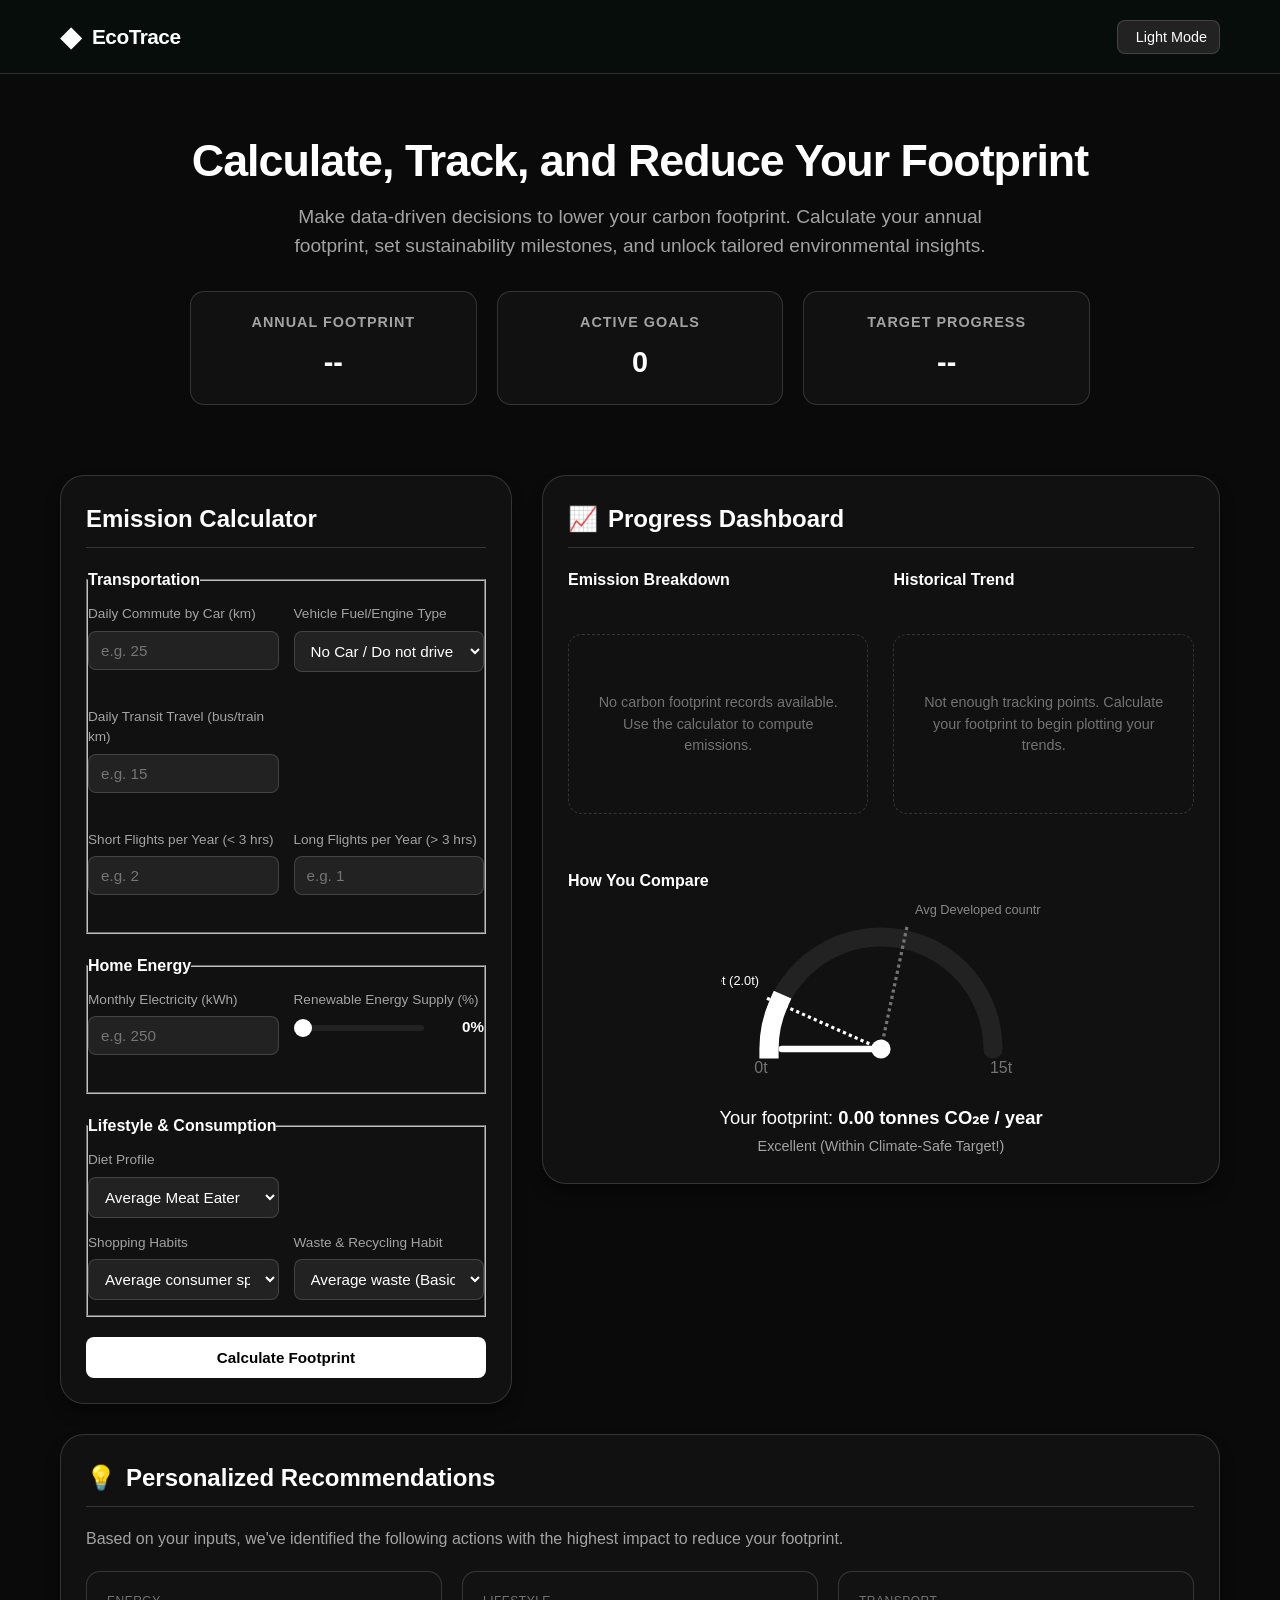
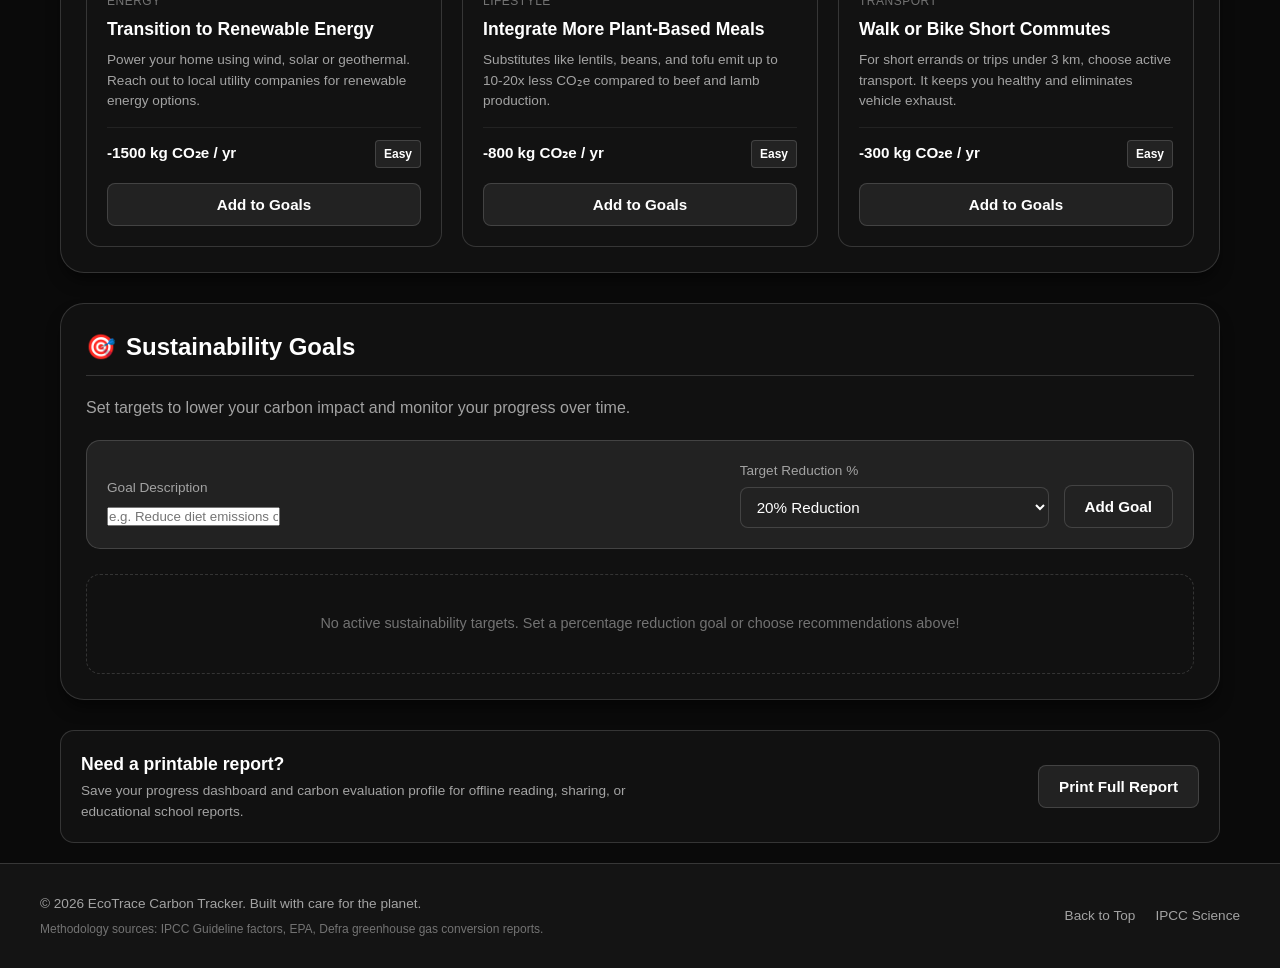
==== commit 9f262cb4: "semi" ====
--- a/index.html
+++ b/index.html
@@ -3,6 +3,7 @@
 <head>
   <meta charset="UTF-8">
   <meta name="viewport" content="width=device-width, initial-scale=1.0">
+  <meta http-equiv="Content-Security-Policy" content="default-src 'self'; script-src 'self'; style-src 'self' 'unsafe-inline' https://fonts.googleapis.com; font-src https://fonts.gstatic.com; img-src 'self' data:; object-src 'none'; base-uri 'self'; frame-ancestors 'none';">
   <meta name="description" content="Track your carbon footprint, set custom sustainability goals, and receive personalized recommendations to lower your environmental impact.">
   <title>Carbon Footprint Tracker - Monitor & Reduce Emissions</title>
   <link rel="preconnect" href="https://fonts.googleapis.com">
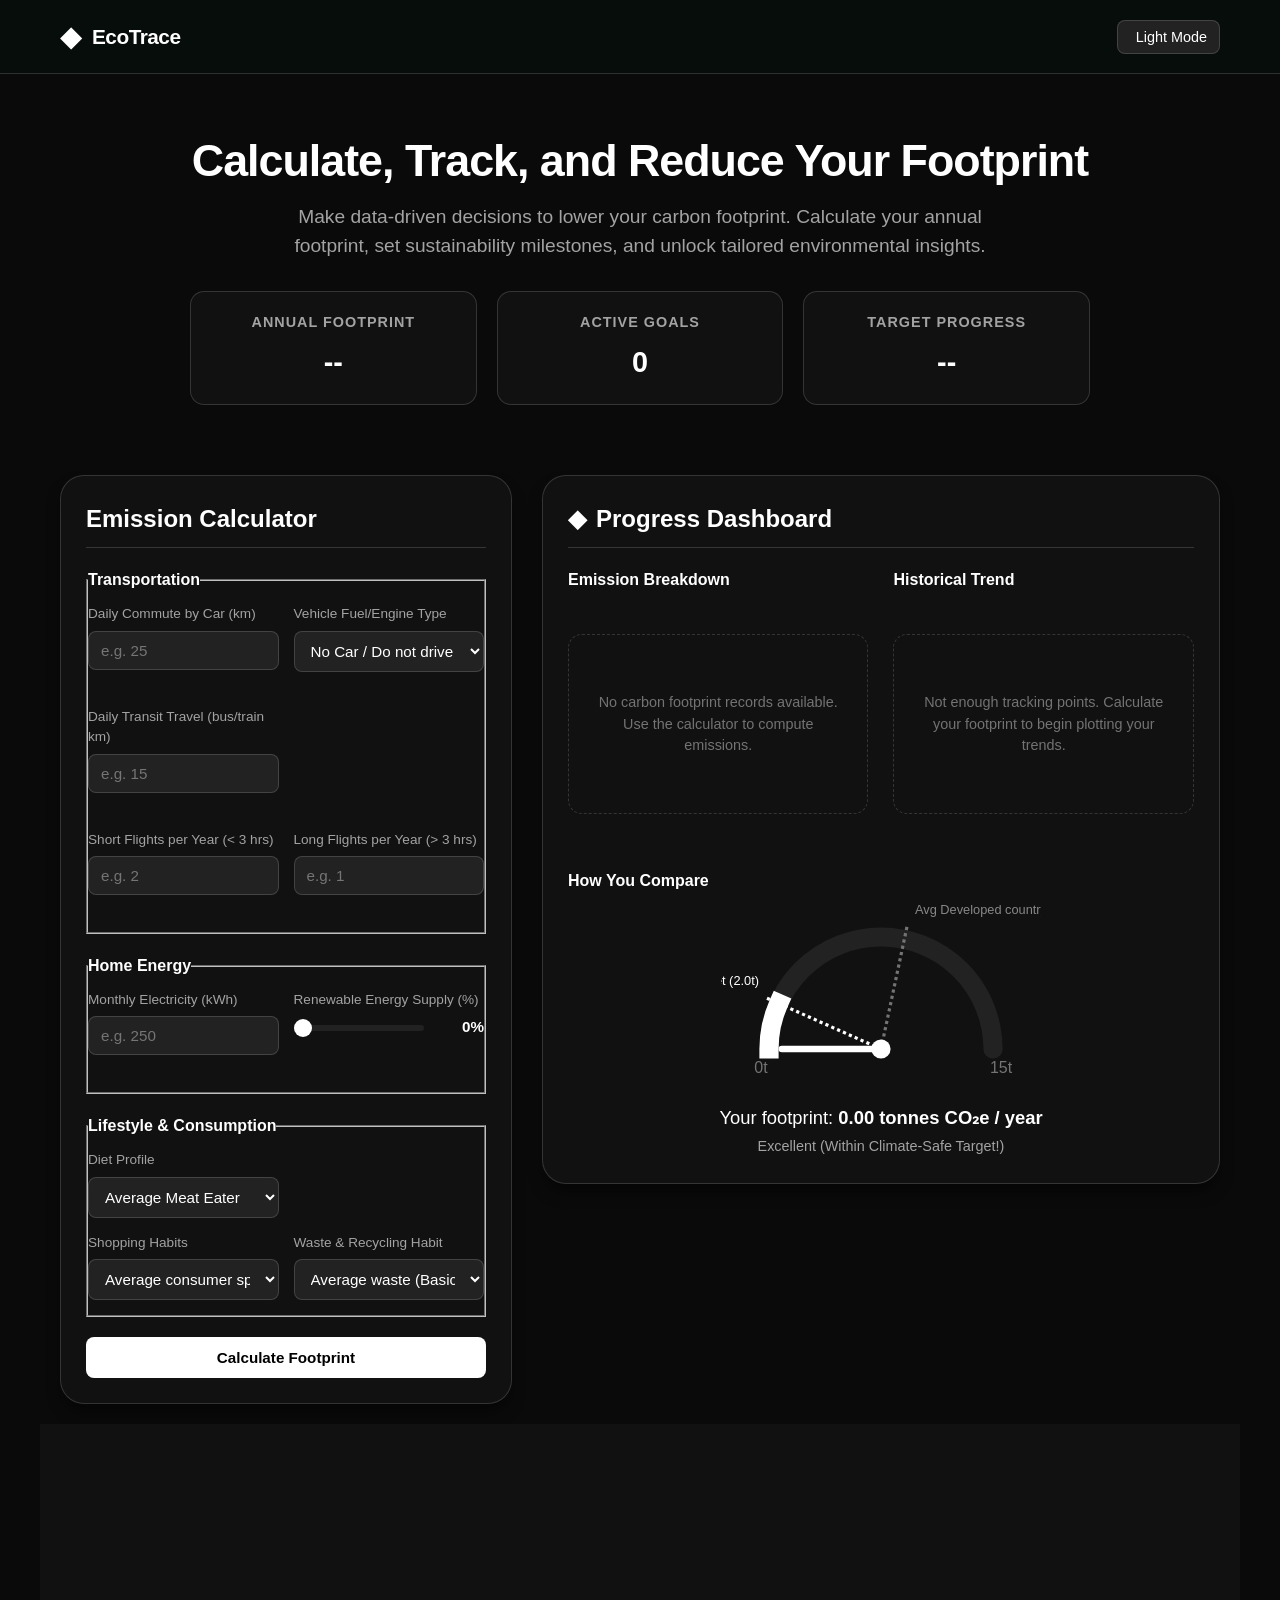
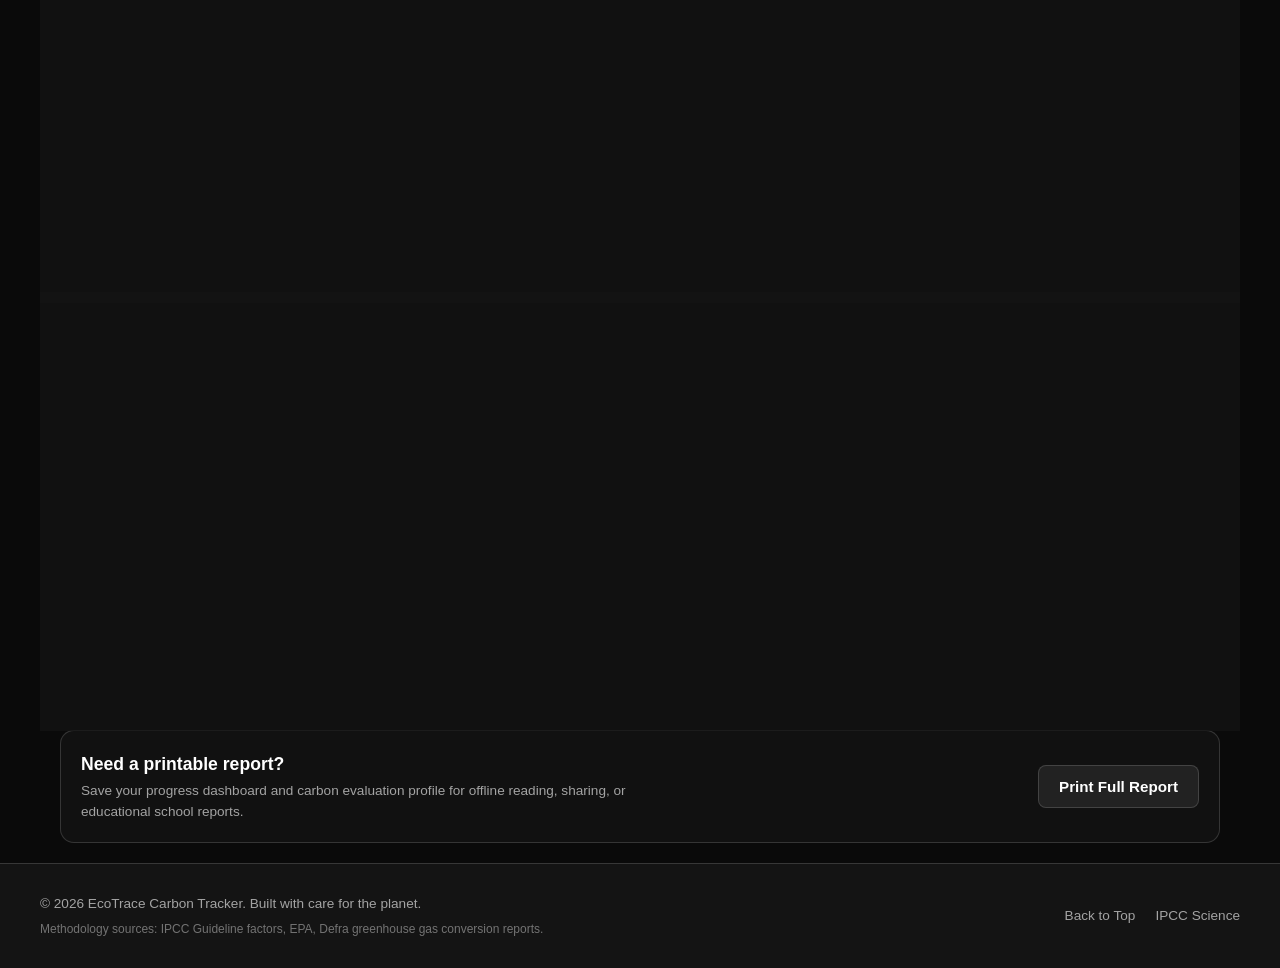
==== commit 6ad7a94b: "Security hardening: Strict CSP, input sanitization, text-danger variables, accessibility improvement" ====
--- a/index.html
+++ b/index.html
@@ -228,7 +228,7 @@
 
       <!-- Dashboard Section -->
       <section class="panel" aria-labelledby="dashboard-title">
-        <h2 id="dashboard-title" class="panel-title"><span>📈</span> Progress Dashboard</h2>
+        <h2 id="dashboard-title" class="panel-title"><span aria-hidden="true">&#9670;</span> Progress Dashboard</h2>
         
         <div class="dashboard-grid">
           
@@ -257,7 +257,7 @@
 
     <!-- Recommendations Section -->
     <section class="panel" style="margin-top: 30px;" aria-labelledby="recs-title">
-      <h2 id="recs-title" class="panel-title"><span>💡</span> Personalized Recommendations</h2>
+      <h2 id="recs-title" class="panel-title"><span aria-hidden="true">&#9670;</span> Personalized Recommendations</h2>
       <p style="color: var(--text-secondary); margin-bottom: 20px;">Based on your inputs, we've identified the following actions with the highest impact to reduce your footprint.</p>
       
       <div id="recommendations-container" class="recommendations-grid">
@@ -267,7 +267,7 @@
 
     <!-- Goals Tracker Section -->
     <section class="panel" style="margin-top: 30px;" aria-labelledby="goals-title">
-      <h2 id="goals-title" class="panel-title"><span>🎯</span> Sustainability Goals</h2>
+      <h2 id="goals-title" class="panel-title"><span aria-hidden="true">&#9670;</span> Sustainability Goals</h2>
       <p style="color: var(--text-secondary); margin-bottom: 20px;">Set targets to lower your carbon impact and monitor your progress over time.</p>
       
       <div class="goals-wrapper">
--- a/css/styles.css
+++ b/css/styles.css
@@ -21,6 +21,7 @@
   
   --accent-warning: #888888;
   --accent-danger: #ef4444; /* Standard alert color remains for error alerts */
+  --text-danger: #f87171;   /* High-contrast accessible text danger */
   --accent-info: #888888;
 
   /* Borders & Shadows */
@@ -58,6 +59,7 @@
   
   --border-color: rgba(0, 0, 0, 0.12);
   --border-focus: #000000;
+  --text-danger: #dc2626;   /* High-contrast accessible text danger for light bg */
   
   --shadow-sm: 0 2px 4px rgba(0,0,0,0.05);
   --shadow-md: 0 8px 16px rgba(0,0,0,0.08);
